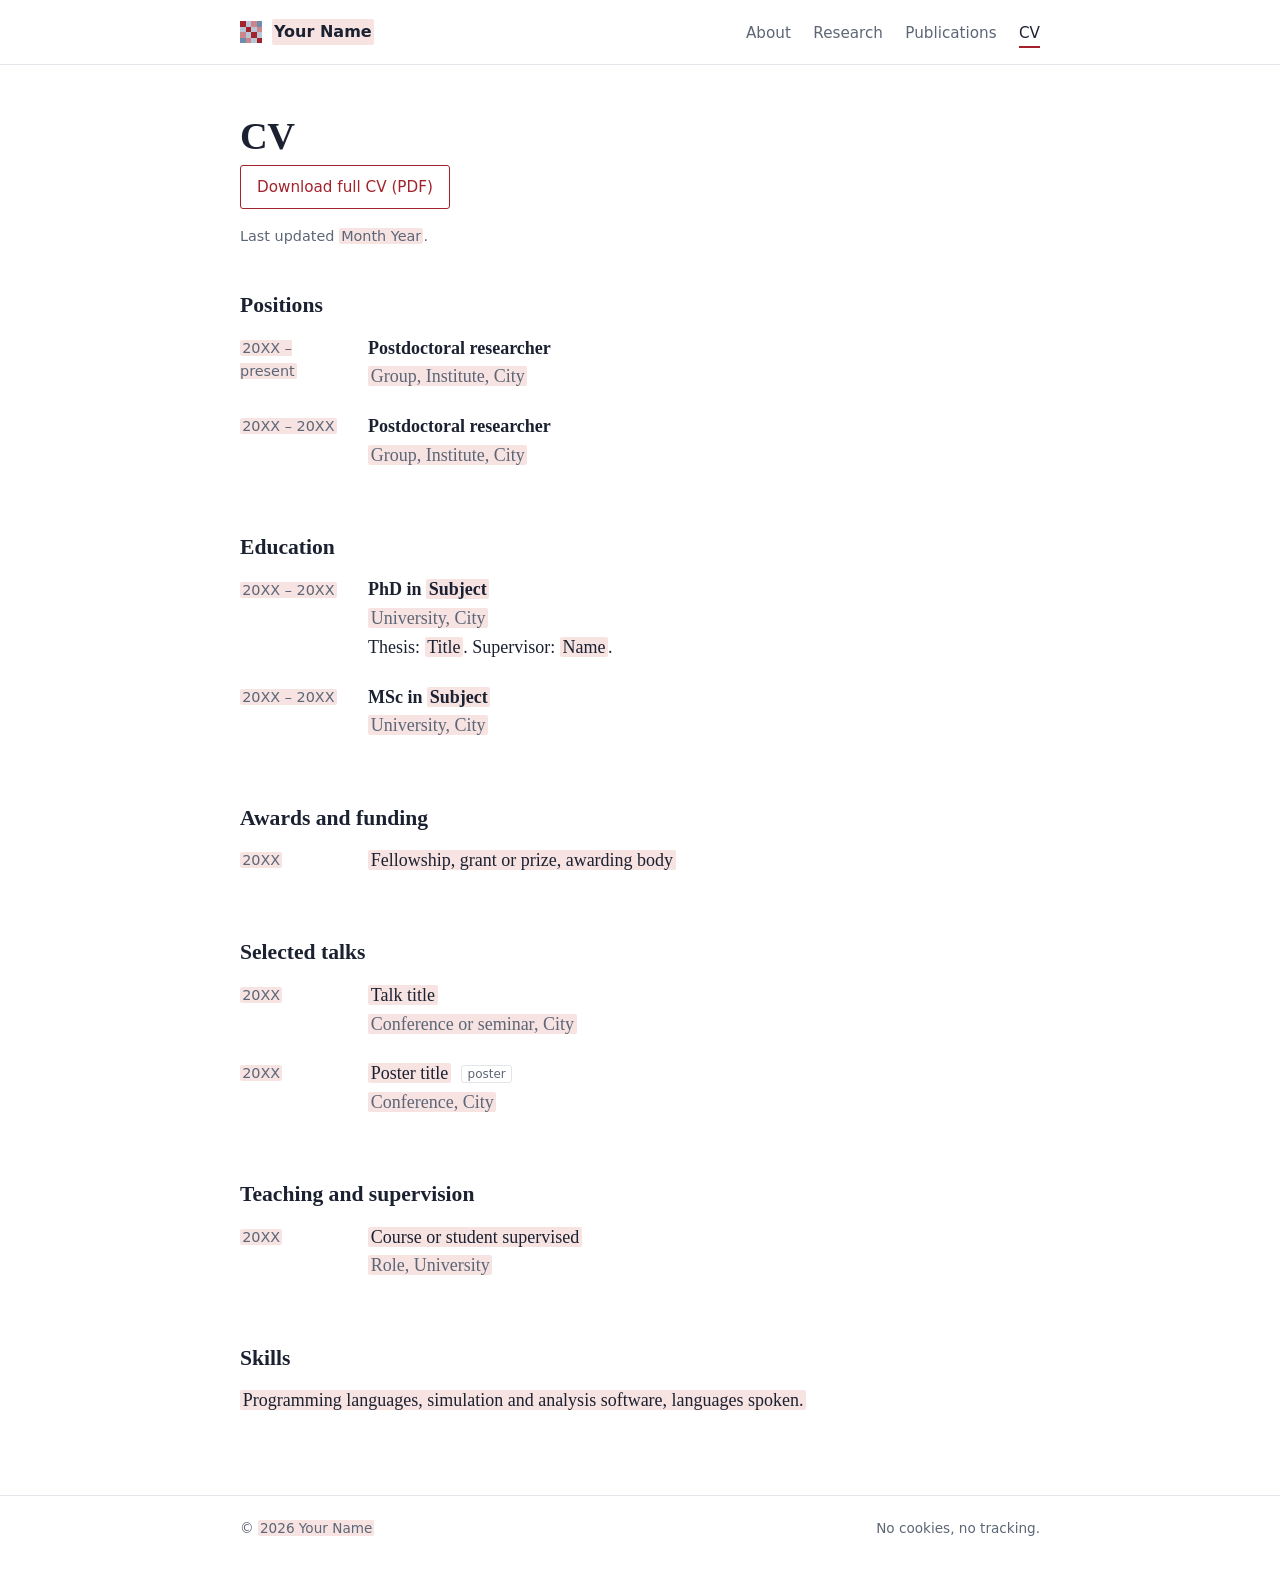
==== cv.html @ 81e41346 "added initial files" ====
<!doctype html>
<html lang="en">
<head>
  <meta charset="utf-8">
  <meta name="viewport" content="width=device-width, initial-scale=1">
  <title>CV · Your Name</title>
  <meta name="description" content="Curriculum vitae of Your Name.">
  <link rel="icon" href="assets/favicon.svg" type="image/svg+xml">
  <link rel="stylesheet" href="assets/style.css">
</head>
<body>
  <a class="skip-link" href="#main">Skip to content</a>

  <header class="site-header">
    <div class="wrap">
      <a class="site-name" href="index.html">
        <img src="assets/favicon.svg" alt="" width="22" height="22">
        <span class="ph">Your Name</span>
      </a>
      <nav class="site-nav" aria-label="Main">
        <ul>
          <li><a href="index.html">About</a></li>
          <li><a href="research.html">Research</a></li>
          <li><a href="publications.html">Publications</a></li>
          <li><a href="cv.html" aria-current="page">CV</a></li>
        </ul>
      </nav>
    </div>
  </header>

  <main id="main" class="wrap">
    <div class="prose">
      <h1>CV</h1>
      <p>
        <a class="button" href="files/cv.pdf">Download full CV (PDF)</a>
      </p>
      <p class="note">Last updated <span class="ph">Month Year</span>.</p>
    </div>

    <h2>Positions</h2>
    <dl class="dated">
      <dt><span class="ph">20XX – present</span></dt>
      <dd>
        <span class="what">Postdoctoral researcher</span><br>
        <span class="where"><span class="ph">Group, Institute, City</span></span>
      </dd>
      <dt><span class="ph">20XX – 20XX</span></dt>
      <dd>
        <span class="what">Postdoctoral researcher</span><br>
        <span class="where"><span class="ph">Group, Institute, City</span></span>
      </dd>
    </dl>

    <h2>Education</h2>
    <dl class="dated">
      <dt><span class="ph">20XX – 20XX</span></dt>
      <dd>
        <span class="what">PhD in <span class="ph">Subject</span></span><br>
        <span class="where"><span class="ph">University, City</span></span><br>
        Thesis: <span class="ph">Title</span>. Supervisor: <span class="ph">Name</span>.
      </dd>
      <dt><span class="ph">20XX – 20XX</span></dt>
      <dd>
        <span class="what">MSc in <span class="ph">Subject</span></span><br>
        <span class="where"><span class="ph">University, City</span></span>
      </dd>
    </dl>

    <h2>Awards and funding</h2>
    <dl class="dated">
      <dt><span class="ph">20XX</span></dt>
      <dd><span class="ph">Fellowship, grant or prize, awarding body</span></dd>
    </dl>

    <h2>Selected talks</h2>
    <dl class="dated">
      <dt><span class="ph">20XX</span></dt>
      <dd><span class="ph">Talk title</span><br><span class="where"><span class="ph">Conference or seminar, City</span></span></dd>
      <dt><span class="ph">20XX</span></dt>
      <dd><span class="ph">Poster title</span> <span class="tag">poster</span><br><span class="where"><span class="ph">Conference, City</span></span></dd>
    </dl>

    <h2>Teaching and supervision</h2>
    <dl class="dated">
      <dt><span class="ph">20XX</span></dt>
      <dd><span class="ph">Course or student supervised</span><br><span class="where"><span class="ph">Role, University</span></span></dd>
    </dl>

    <h2>Skills</h2>
    <div class="prose">
      <p><span class="ph">Programming languages, simulation and analysis software, languages spoken.</span></p>
    </div>
  </main>

  <footer class="site-footer">
    <div class="wrap">
      <span>© <span class="ph">2026 Your Name</span></span>
      <span>No cookies, no tracking.</span>
    </div>
  </footer>
</body>
</html>
---- assets/style.css ----
/* ==========================================================================
   Personal academic site — single stylesheet
   No external fonts, scripts or trackers: the site makes zero third-party
   requests. Edit the tokens in :root to change colours and fonts.
   ========================================================================== */

:root {
  --bg: #ffffff;
  --ink: #1b2130;          /* body text */
  --muted: #5d6676;        /* secondary text, dates */
  --rule: #e2e5ea;         /* hairlines */
  --accent: #a3222b;       /* links; Hi-C "Reds" end of the colour map */
  --accent-soft: #f6e3e2;  /* highlight behind your own name */
  --cool: #2f5d8a;         /* second colour of the logo mark */

  --serif: Charter, "Bitstream Charter", "Sitka Text", Cambria, "Noto Serif", serif;
  --sans: system-ui, -apple-system, "Segoe UI", Roboto, "Helvetica Neue", Arial, sans-serif;

  --measure: 40rem;        /* text column width, about 70 characters */
  --wide: 52rem;           /* page width including the margin column */
  color-scheme: light dark;
}

@media (prefers-color-scheme: dark) {
  :root:not([data-theme="light"]) {
    --bg: #15181e;
    --ink: #e4e7ec;
    --muted: #9aa3b2;
    --rule: #2a2f38;
    --accent: #f0837b;
    --accent-soft: #3a2224;
    --cool: #7fa8d4;
  }
}
:root[data-theme="dark"] {
  --bg: #15181e;
  --ink: #e4e7ec;
  --muted: #9aa3b2;
  --rule: #2a2f38;
  --accent: #f0837b;
  --accent-soft: #3a2224;
  --cool: #7fa8d4;
}

/* ---------- Base ---------- */

*, *::before, *::after { box-sizing: border-box; }

html { -webkit-text-size-adjust: 100%; }

body {
  margin: 0;
  background: var(--bg);
  color: var(--ink);
  font-family: var(--serif);
  font-size: 1.125rem;     /* 18 px */
  line-height: 1.6;
  font-feature-settings: "kern", "liga", "onum";
}

img, svg, video { max-width: 100%; height: auto; display: block; }

a {
  color: var(--accent);
  text-decoration-thickness: 1px;
  text-underline-offset: 0.18em;
}
a:hover { text-decoration-thickness: 2px; }
a:focus-visible, button:focus-visible {
  outline: 2px solid var(--accent);
  outline-offset: 3px;
  border-radius: 2px;
}

h1, h2, h3 { line-height: 1.2; font-weight: 600; }
h1 { font-size: 2.4rem; margin: 0 0 0.4rem; letter-spacing: -0.01em; }
h2 { font-size: 1.35rem; margin: 2.8rem 0 0.9rem; }
h3 { font-size: 1.05rem; margin: 1.6rem 0 0.4rem; }
p  { margin: 0 0 1rem; }

.skip-link {
  position: absolute; left: -999px; top: 0;
  background: var(--bg); padding: 0.5rem 1rem;
}
.skip-link:focus { left: 1rem; }

/* ---------- Layout ---------- */

.wrap {
  max-width: var(--wide);
  margin: 0 auto;
  padding: 0 1rem;
}
main.wrap { padding-bottom: 4rem; }
.prose { max-width: var(--measure); }

/* ---------- Header ---------- */

.site-header {
  border-bottom: 1px solid var(--rule);
  margin-bottom: 3rem;
}
.site-header .wrap {
  display: flex;
  align-items: center;
  justify-content: space-between;
  gap: 1rem;
  flex-wrap: wrap;
  padding-top: 1.1rem;
  padding-bottom: 1.1rem;
}
.site-name {
  display: flex; align-items: center; gap: 0.6rem;
  font-family: var(--sans);
  font-weight: 600;
  font-size: 1rem;
  color: var(--ink);
  text-decoration: none;
}
.site-name img { width: 22px; height: 22px; }

.site-nav ul {
  list-style: none; margin: 0; padding: 0;
  display: flex; gap: 1.4rem; flex-wrap: wrap;
}
.site-nav a {
  font-family: var(--sans);
  font-size: 0.95rem;
  color: var(--muted);
  text-decoration: none;
  padding: 0.25rem 0;
  border-bottom: 2px solid transparent;
}
.site-nav a:hover { color: var(--ink); }
.site-nav a[aria-current="page"] {
  color: var(--ink);
  border-bottom-color: var(--accent);
}

/* ---------- Home: intro ---------- */

.intro {
  display: grid;
  grid-template-columns: 1fr 11rem;
  gap: 2.5rem;
  align-items: start;
}
.intro .role {
  font-family: var(--sans);
  color: var(--muted);
  font-size: 1rem;
  line-height: 1.5;
  margin-bottom: 1.6rem;
}
.portrait {
  width: 11rem;
  aspect-ratio: 4 / 5;
  object-fit: cover;
  border-radius: 3px;
  background: var(--rule);
}
.links {
  list-style: none; padding: 0; margin: 1.4rem 0 0;
  display: flex; flex-wrap: wrap; gap: 0.4rem 1.3rem;
  font-family: var(--sans); font-size: 0.95rem;
}

/* ---------- Placeholder marker ----------
   Every bracketed placeholder is wrapped in <span class="ph">.
   Search the files for class="ph" to find what still needs filling in.
   Delete this rule (or leave it) once nothing is left. */
.ph {
  background: var(--accent-soft);
  border-radius: 2px;
  padding: 0 0.15em;
}

/* ---------- Research ---------- */

.figure { margin: 2rem 0; }
.figure img { max-width: min(24rem, 100%); }
.figure figcaption {
  font-family: var(--sans);
  font-size: 0.875rem;
  color: var(--muted);
  margin-top: 0.6rem;
  max-width: var(--measure);
}
.topic { margin-top: 2.6rem; max-width: var(--measure); }
.topic h2 { margin-top: 0; }
.topic + .topic { border-top: 1px solid var(--rule); padding-top: 2.4rem; }

/* ---------- Dated lists (publications, CV) ----------
   Year or date sits in a narrow left column; entries hang to its right. */

.dated {
  display: grid;
  grid-template-columns: 6.5rem 1fr;
  column-gap: 1.5rem;
  margin: 0;
}
.dated > dt {
  font-family: var(--sans);
  font-variant-numeric: tabular-nums lining-nums;
  font-size: 0.9rem;
  color: var(--muted);
  padding-top: 0.2rem;
}
.dated > dd { margin: 0 0 1.3rem; max-width: var(--measure); }
.dated .what { font-weight: 600; }
.dated .where { color: var(--muted); }

/* ---------- Publications ---------- */

.pubs { list-style: none; padding: 0; margin: 0; }
.pubs li { margin-bottom: 1.2rem; }
.pub-title { font-weight: 600; }
.pub-authors, .pub-venue { display: block; }
.pub-authors { color: var(--ink); }
.pub-venue { color: var(--muted); font-style: italic; }
.pub-links {
  display: inline-flex; gap: 0.9rem;
  font-family: var(--sans); font-size: 0.85rem;
  margin-top: 0.15rem;
}
.me {
  background: var(--accent-soft);
  border-radius: 2px;
  padding: 0 0.15em;
  font-weight: 600;
}
.tag {
  font-family: var(--sans);
  font-size: 0.75rem;
  font-style: normal;
  color: var(--muted);
  border: 1px solid var(--rule);
  border-radius: 3px;
  padding: 0.05rem 0.35rem;
  margin-left: 0.35rem;
  vertical-align: 0.1em;
}
.note {
  font-family: var(--sans);
  font-size: 0.9rem;
  color: var(--muted);
}

/* ---------- Buttons ---------- */

.button {
  display: inline-block;
  font-family: var(--sans);
  font-size: 0.95rem;
  padding: 0.55rem 1rem;
  border: 1px solid var(--accent);
  border-radius: 3px;
  text-decoration: none;
}
.button:hover { background: var(--accent-soft); }

/* ---------- Footer ---------- */

.site-footer {
  border-top: 1px solid var(--rule);
  font-family: var(--sans);
  font-size: 0.85rem;
  color: var(--muted);
}
.site-footer .wrap {
  display: flex; justify-content: space-between; gap: 1rem; flex-wrap: wrap;
  padding-top: 1.4rem; padding-bottom: 2rem;
}
.site-footer a { color: var(--muted); }

/* ---------- Small screens ---------- */

@media (max-width: 640px) {
  body { font-size: 1.0625rem; }
  h1 { font-size: 1.9rem; }
  .site-header { margin-bottom: 2rem; }
  .intro { grid-template-columns: 1fr; gap: 1.5rem; }
  .intro .portrait { order: -1; width: 8rem; }
  .dated { grid-template-columns: 1fr; }
  .dated > dt { padding-top: 0; }
  .dated > dd { margin-bottom: 1.4rem; }
}

/* ---------- Print (a clean CV page if someone prints it) ---------- */

@media print {
  .site-nav, .site-footer, .skip-link, .button { display: none; }
  .site-header { border: 0; margin-bottom: 1rem; }
  a { color: inherit; text-decoration: none; }
  .ph, .me { background: none; }
}
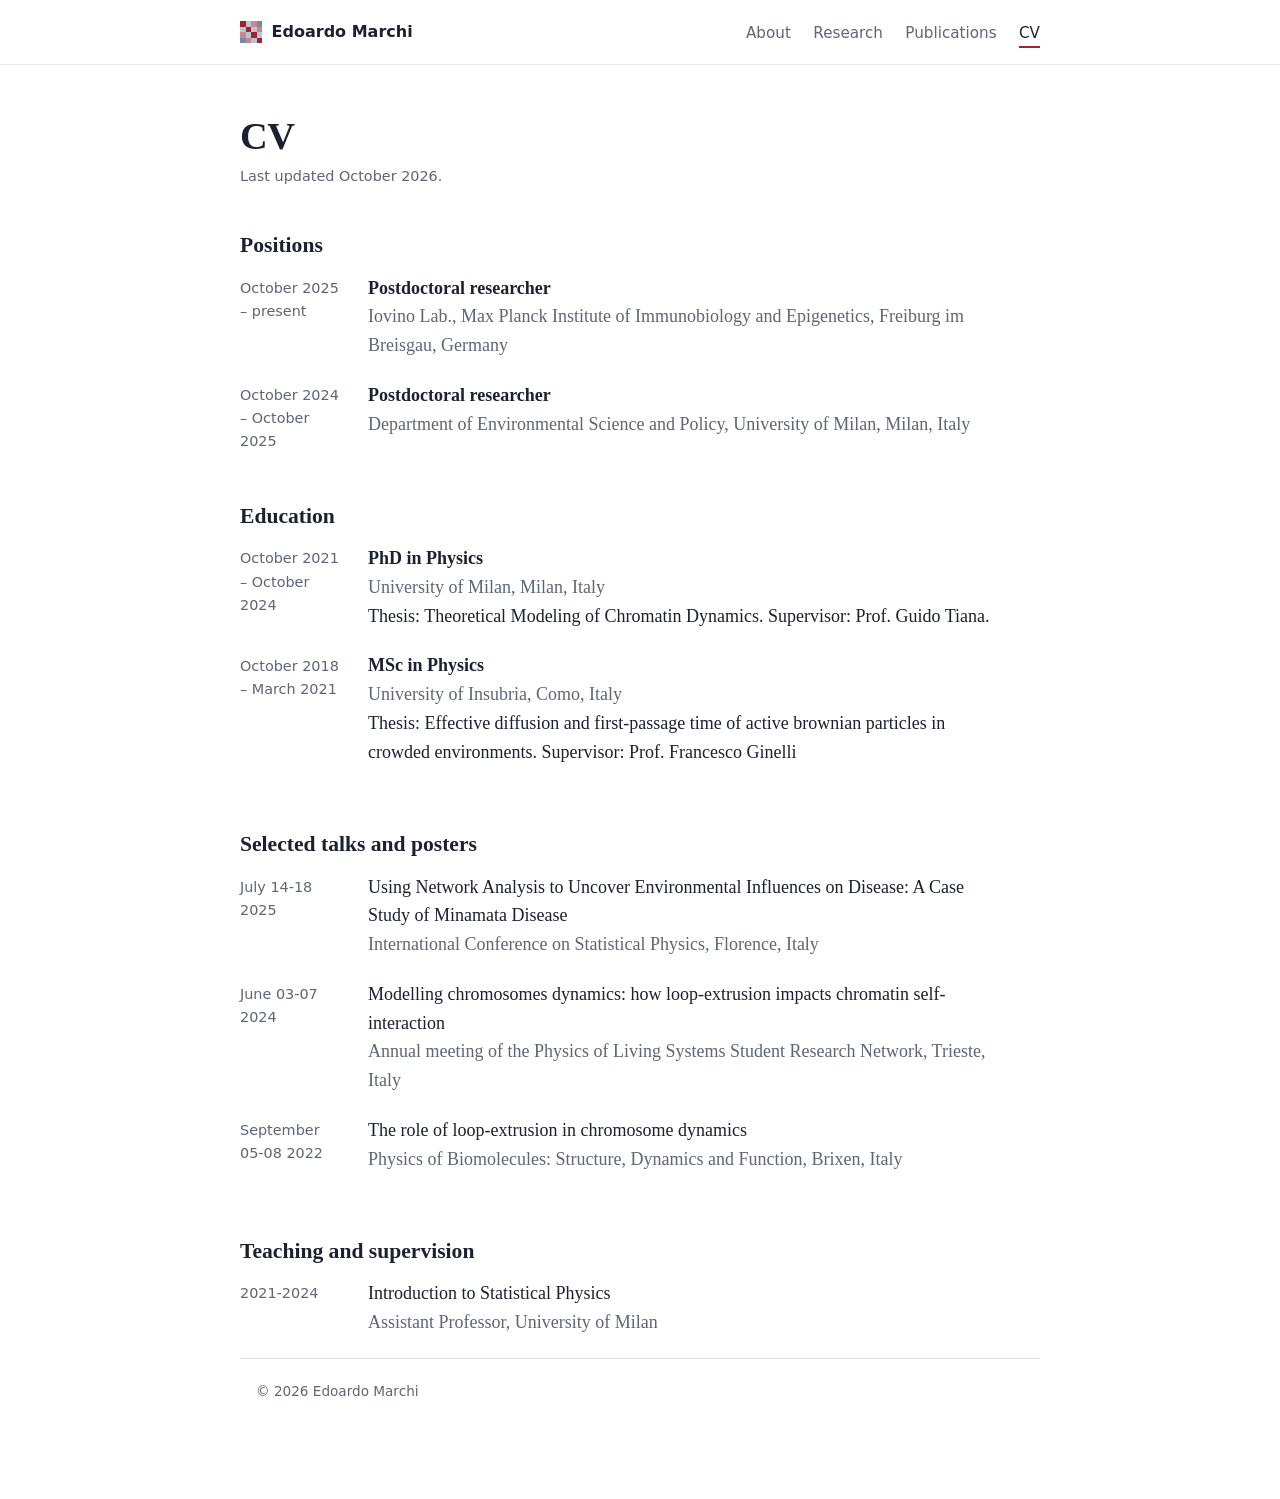
==== commit 494dad9c: "new version" ====
--- a/cv.html
+++ b/cv.html
@@ -3,7 +3,7 @@
 <head>
   <meta charset="utf-8">
   <meta name="viewport" content="width=device-width, initial-scale=1">
-  <title>CV · Your Name</title>
+  <title>CV · Edoardo Marchi</title>
   <meta name="description" content="Curriculum vitae of Your Name.">
   <link rel="icon" href="assets/favicon.svg" type="image/svg+xml">
   <link rel="stylesheet" href="assets/style.css">
@@ -15,7 +15,7 @@
     <div class="wrap">
       <a class="site-name" href="index.html">
         <img src="assets/favicon.svg" alt="" width="22" height="22">
-        <span class="ph">Your Name</span>
+        Edoardo Marchi
       </a>
       <nav class="site-nav" aria-label="Main">
         <ul>
@@ -31,71 +31,68 @@
   <main id="main" class="wrap">
     <div class="prose">
       <h1>CV</h1>
-      <p>
-        <a class="button" href="files/cv.pdf">Download full CV (PDF)</a>
-      </p>
-      <p class="note">Last updated <span class="ph">Month Year</span>.</p>
+      <p class="note">Last updated October 2026.</p>
     </div>
 
     <h2>Positions</h2>
     <dl class="dated">
-      <dt><span class="ph">20XX – present</span></dt>
+      <dt>October 2025 – present</dt>
       <dd>
         <span class="what">Postdoctoral researcher</span><br>
-        <span class="where"><span class="ph">Group, Institute, City</span></span>
+        <span class="where">Iovino Lab., Max Planck Institute of Immunobiology and Epigenetics, Freiburg im Breisgau, Germany</span>
       </dd>
-      <dt><span class="ph">20XX – 20XX</span></dt>
+      <dt>October 2024 – October 2025</dt>
       <dd>
         <span class="what">Postdoctoral researcher</span><br>
-        <span class="where"><span class="ph">Group, Institute, City</span></span>
+        <span class="where">Department of Environmental Science and Policy, University of Milan, Milan, Italy</span>
       </dd>
     </dl>
 
     <h2>Education</h2>
     <dl class="dated">
-      <dt><span class="ph">20XX – 20XX</span></dt>
+      <dt>October 2021 – October 2024</dt>
       <dd>
-        <span class="what">PhD in <span class="ph">Subject</span></span><br>
-        <span class="where"><span class="ph">University, City</span></span><br>
-        Thesis: <span class="ph">Title</span>. Supervisor: <span class="ph">Name</span>.
+        <span class="what">PhD in Physics</span><br>
+        <span class="where">University of Milan, Milan, Italy</span><br>
+        Thesis: Theoretical Modeling of Chromatin Dynamics. Supervisor: Prof. Guido Tiana.
       </dd>
-      <dt><span class="ph">20XX – 20XX</span></dt>
+      <dt>October 2018 – March 2021</dt>
       <dd>
-        <span class="what">MSc in <span class="ph">Subject</span></span><br>
-        <span class="where"><span class="ph">University, City</span></span>
+        <span class="what">MSc in Physics</span><br>
+	<span class="where">University of Insubria, Como, Italy</span><br>
+	Thesis: Effective diffusion and first-passage time of active brownian particles in crowded environments. Supervisor: Prof. Francesco Ginelli
       </dd>
     </dl>
 
-    <h2>Awards and funding</h2>
+    <h2>Selected talks and posters</h2>
     <dl class="dated">
-      <dt><span class="ph">20XX</span></dt>
-      <dd><span class="ph">Fellowship, grant or prize, awarding body</span></dd>
+      <dt>July 14-18 2025</dt>
+      <dd>Using Network Analysis to Uncover Environmental Influences on Disease: A Case Study of Minamata Disease<br><span class="where">International Conference on Statistical Physics, Florence, Italy</span></dd>
+   </dl>
+      <dl class="dated">
+      <dt>June 03-07 2024</dt>
+     <dd>Modelling chromosomes dynamics: how loop-extrusion impacts chromatin self-interaction<br><span class="where">Annual meeting of the Physics of Living Systems Student Research Network, Trieste, Italy</span></dd> 
     </dl>
-
-    <h2>Selected talks</h2>
-    <dl class="dated">
-      <dt><span class="ph">20XX</span></dt>
-      <dd><span class="ph">Talk title</span><br><span class="where"><span class="ph">Conference or seminar, City</span></span></dd>
-      <dt><span class="ph">20XX</span></dt>
-      <dd><span class="ph">Poster title</span> <span class="tag">poster</span><br><span class="where"><span class="ph">Conference, City</span></span></dd>
+     <dl class="dated">
+      <dt>September 05-08 2022</dt>
+      <dd>The role of loop-extrusion in chromosome dynamics<br><span class="where">Physics of Biomolecules: Structure, Dynamics and Function, Brixen, Italy</span></dd>
     </dl>
 
     <h2>Teaching and supervision</h2>
     <dl class="dated">
-      <dt><span class="ph">20XX</span></dt>
-      <dd><span class="ph">Course or student supervised</span><br><span class="where"><span class="ph">Role, University</span></span></dd>
+      <dt>2021-2024</dt>
+      <dd>Introduction to Statistical Physics<br><span class="where">Assistant Professor, University of Milan</span></dd>
     </dl>
-
+<!--
     <h2>Skills</h2>
     <div class="prose">
       <p><span class="ph">Programming languages, simulation and analysis software, languages spoken.</span></p>
     </div>
   </main>
-
+ -->
   <footer class="site-footer">
     <div class="wrap">
-      <span>© <span class="ph">2026 Your Name</span></span>
-      <span>No cookies, no tracking.</span>
+      <span>© 2026 Edoardo Marchi</span>
     </div>
   </footer>
 </body>
--- a/assets/style.css
+++ b/assets/style.css
@@ -150,8 +150,9 @@
   color: var(--muted);
   font-size: 1rem;
   line-height: 1.5;
-  margin-bottom: 1.6rem;
-}
+  margin-bottom: 0.7rem;
+}
+
 .portrait {
   width: 11rem;
   aspect-ratio: 4 / 5;
@@ -160,7 +161,7 @@
   background: var(--rule);
 }
 .links {
-  list-style: none; padding: 0; margin: 1.4rem 0 0;
+  list-style: none; padding: 0; margin: 0 0 1.8rem;
   display: flex; flex-wrap: wrap; gap: 0.4rem 1.3rem;
   font-family: var(--sans); font-size: 0.95rem;
 }
@@ -178,7 +179,8 @@
 /* ---------- Research ---------- */
 
 .figure { margin: 2rem 0; }
-.figure img { max-width: min(24rem, 100%); }
+.figure img { max-width: 100%; }
+.figure.small img { max-width: 24rem; }
 .figure figcaption {
   font-family: var(--sans);
   font-size: 0.875rem;
